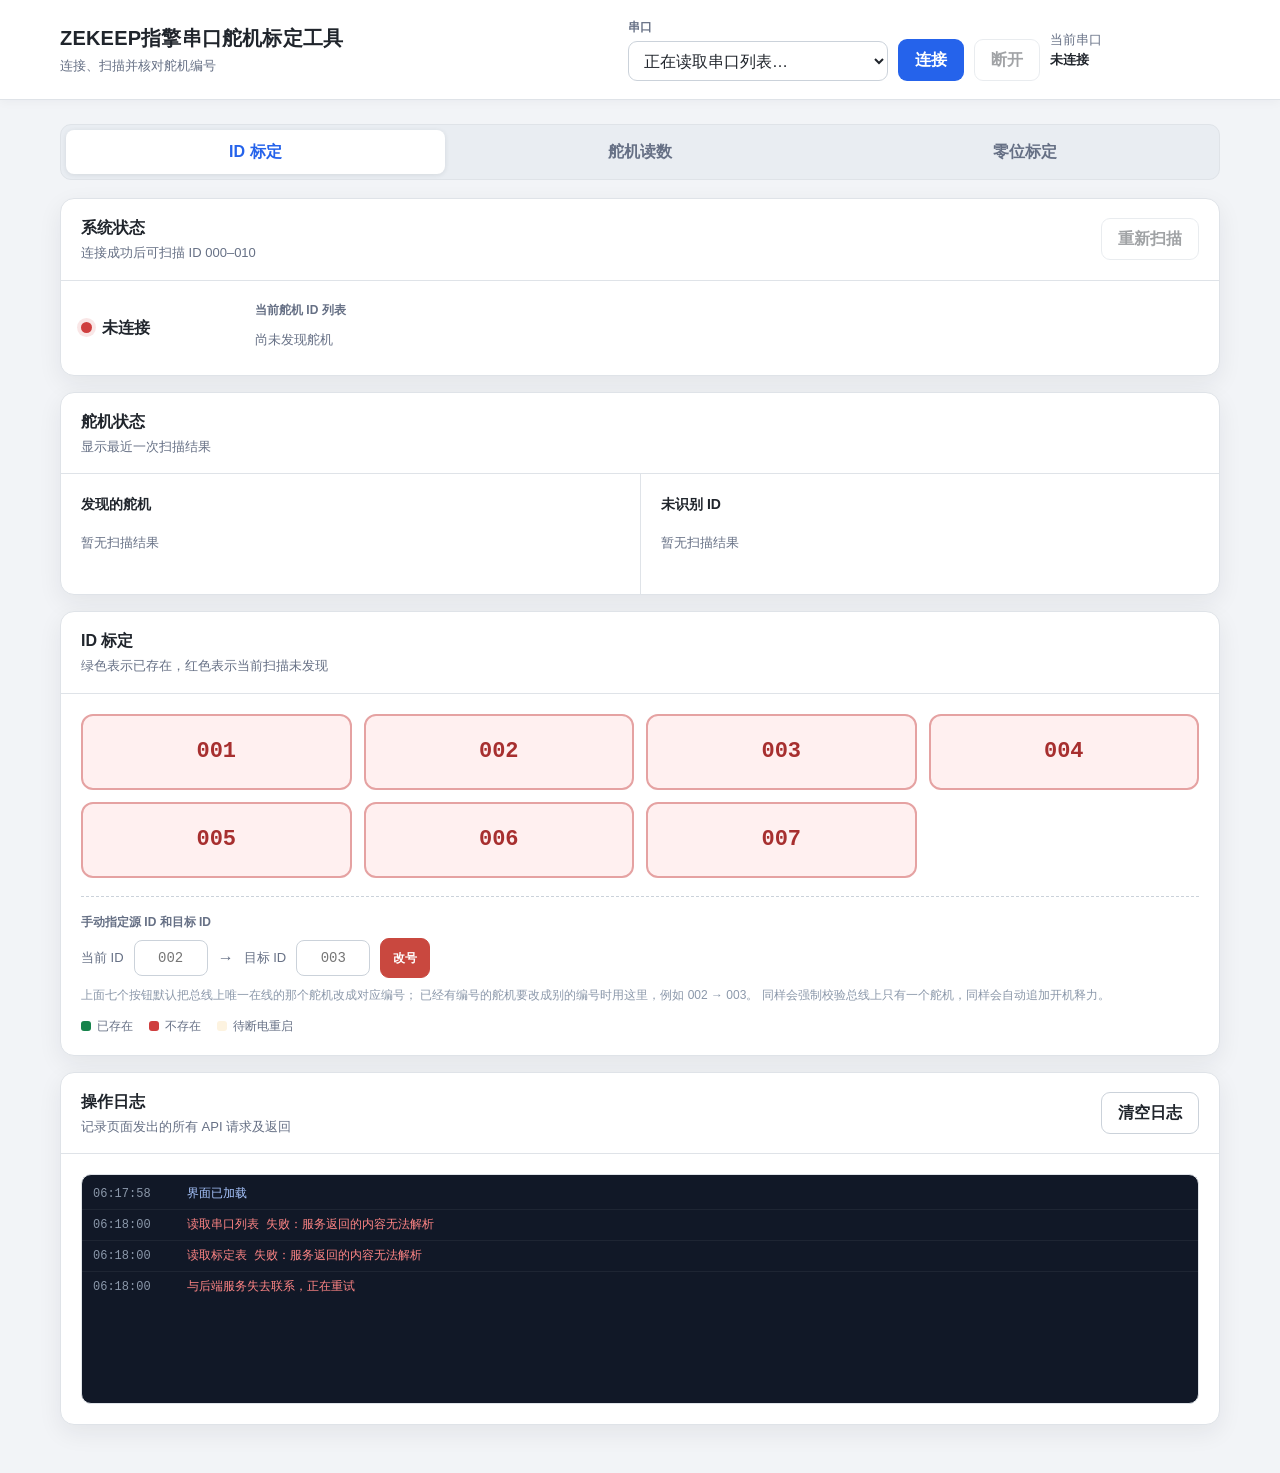
==== src/zekeep_teleop/src/servo_gui/static/index.html @ 731ef816 "feat: publish consolidated reBotArm runtime package" ====
<!doctype html>
<html lang="zh-CN">
<head>
  <meta charset="utf-8">
  <meta name="viewport" content="width=device-width, initial-scale=1">
  <title>ZEKEEP指擎串口舵机标定工具</title>
  <link rel="icon" href="data:,">
  <style>
    :root {
      color-scheme: light;
      --page-bg: #f2f4f7;
      --surface: #ffffff;
      --surface-soft: #f8fafc;
      --border: #dfe3e8;
      --border-strong: #cbd2da;
      --text: #20252c;
      --text-muted: #667085;
      --primary: #2563eb;
      --primary-dark: #1d4ed8;
      --success: #16834b;
      --success-soft: #e9f7ef;
      --danger: #cf3f3f;
      --danger-soft: #fff0f0;
      --warning: #b76308;
      --shadow: 0 8px 24px rgba(25, 35, 48, 0.07);
      --radius: 14px;
    }

    * {
      box-sizing: border-box;
    }

    body {
      margin: 0;
      min-width: 320px;
      background: var(--page-bg);
      color: var(--text);
      font-family: -apple-system, BlinkMacSystemFont, "Segoe UI", "PingFang SC",
        "Hiragino Sans GB", "Microsoft YaHei", sans-serif;
      line-height: 1.5;
    }

    button,
    select {
      font: inherit;
    }

    button {
      cursor: pointer;
      white-space: nowrap;
    }

    button:disabled,
    select:disabled {
      cursor: not-allowed;
      opacity: 0.55;
    }

    button:focus-visible,
    select:focus-visible {
      outline: 3px solid rgba(37, 99, 235, 0.23);
      outline-offset: 2px;
    }

    .topbar {
      position: sticky;
      top: 0;
      z-index: 20;
      border-bottom: 1px solid var(--border);
      background: rgba(255, 255, 255, 0.96);
      box-shadow: 0 2px 10px rgba(25, 35, 48, 0.04);
      backdrop-filter: blur(10px);
    }

    .topbar-inner {
      width: min(1160px, calc(100% - 32px));
      margin: 0 auto;
      padding: 18px 0;
      display: flex;
      align-items: center;
      gap: 20px;
    }

    .brand {
      min-width: 230px;
    }

    .brand h1 {
      margin: 0;
      font-size: 20px;
      letter-spacing: 0.01em;
    }

    .brand p {
      margin: 3px 0 0;
      color: var(--text-muted);
      font-size: 13px;
    }

    .connection-toolbar {
      flex: 1;
      display: flex;
      align-items: end;
      justify-content: flex-end;
      gap: 10px;
    }

    .field {
      min-width: 260px;
    }

    .field label {
      display: block;
      margin-bottom: 5px;
      color: var(--text-muted);
      font-size: 12px;
      font-weight: 700;
    }

    select {
      width: 100%;
      min-height: 40px;
      padding: 8px 34px 8px 11px;
      border: 1px solid var(--border-strong);
      border-radius: 9px;
      background: var(--surface);
      color: var(--text);
    }

    .button {
      min-height: 40px;
      padding: 8px 16px;
      border: 1px solid transparent;
      border-radius: 9px;
      background: var(--primary);
      color: #fff;
      font-weight: 700;
      transition: background 120ms ease, border-color 120ms ease, transform 120ms ease;
    }

    .button:disabled {
      opacity: 0.42;
      cursor: not-allowed;
    }

    .button:not(:disabled):hover {
      background: var(--primary-dark);
    }

    .button:not(:disabled):active {
      transform: translateY(1px);
    }

    .button.secondary {
      border-color: var(--border-strong);
      background: var(--surface);
      color: var(--text);
    }

    .button.secondary:not(:disabled):hover {
      border-color: #aeb7c2;
      background: var(--surface-soft);
    }

    .current-port {
      align-self: center;
      min-width: 170px;
      color: var(--text-muted);
      font-size: 13px;
    }

    .current-port strong {
      display: block;
      max-width: 220px;
      overflow: hidden;
      color: var(--text);
      text-overflow: ellipsis;
      white-space: nowrap;
    }

    main {
      width: min(1160px, calc(100% - 32px));
      margin: 24px auto 48px;
    }

    .tabs {
      display: flex;
      gap: 6px;
      margin-bottom: 18px;
      padding: 5px;
      border: 1px solid var(--border);
      border-radius: 11px;
      background: #e9edf2;
    }

    .tab-button {
      flex: 1;
      padding: 10px 16px;
      border: 0;
      border-radius: 8px;
      background: transparent;
      color: var(--text-muted);
      font-weight: 750;
    }

    .tab-button[aria-selected="true"] {
      background: var(--surface);
      color: var(--primary);
      box-shadow: 0 1px 5px rgba(25, 35, 48, 0.1);
    }

    [role="tabpanel"][hidden] {
      display: none;
    }

    .stack {
      display: grid;
      gap: 16px;
    }

    .card {
      border: 1px solid var(--border);
      border-radius: var(--radius);
      background: var(--surface);
      box-shadow: var(--shadow);
    }

    .card-header {
      padding: 17px 20px;
      border-bottom: 1px solid var(--border);
      display: flex;
      align-items: center;
      justify-content: space-between;
      gap: 16px;
    }

    .card-title {
      margin: 0;
      font-size: 16px;
    }

    .card-subtitle {
      margin: 3px 0 0;
      color: var(--text-muted);
      font-size: 13px;
    }

    .card-body {
      padding: 20px;
    }

    .status-row {
      display: flex;
      align-items: center;
      justify-content: space-between;
      gap: 24px;
    }

    .connection-state {
      min-width: 150px;
      display: flex;
      align-items: center;
      gap: 10px;
      font-weight: 750;
    }

    .status-dot {
      width: 11px;
      height: 11px;
      flex: 0 0 auto;
      border-radius: 50%;
      background: var(--danger);
      box-shadow: 0 0 0 4px rgba(207, 63, 63, 0.13);
    }

    .status-dot.connected {
      background: var(--success);
      box-shadow: 0 0 0 4px rgba(22, 131, 75, 0.13);
    }

    .current-ids {
      flex: 1;
    }

    .label {
      display: block;
      margin-bottom: 7px;
      color: var(--text-muted);
      font-size: 12px;
      font-weight: 700;
    }

    .badge-list {
      display: flex;
      flex-wrap: wrap;
      gap: 7px;
      min-height: 29px;
      align-items: center;
    }

    .badge {
      display: inline-flex;
      align-items: center;
      min-height: 27px;
      padding: 4px 9px;
      border: 1px solid var(--border);
      border-radius: 999px;
      background: var(--surface-soft);
      font-family: ui-monospace, "SFMono-Regular", Consolas, monospace;
      font-size: 12px;
      font-weight: 700;
    }

    .badge.success {
      border-color: #b5e1c8;
      background: var(--success-soft);
      color: #0d6b3c;
    }

    .badge.danger {
      border-color: #f0c0c0;
      background: var(--danger-soft);
      color: #ab2929;
    }

    .empty-text {
      color: var(--text-muted);
      font-size: 13px;
    }

    .servo-status-grid {
      display: grid;
      grid-template-columns: 1fr 1fr;
      gap: 0;
    }

    .servo-status-column {
      min-height: 120px;
      padding: 20px;
    }

    .servo-status-column + .servo-status-column {
      border-left: 1px solid var(--border);
    }

    .column-heading {
      margin: 0 0 13px;
      font-size: 14px;
    }

    .id-grid {
      display: grid;
      grid-template-columns: repeat(4, minmax(0, 1fr));
      gap: 12px;
    }

    .id-button {
      min-height: 76px;
      border: 2px solid #e5a2a2;
      border-radius: 12px;
      background: var(--danger-soft);
      color: #a72f2f;
      font-family: ui-monospace, "SFMono-Regular", Consolas, monospace;
      font-size: 22px;
      font-weight: 800;
      transition: transform 120ms ease, box-shadow 120ms ease, border-color 120ms ease;
    }

    .id-button.exists {
      border-color: #8ed2ac;
      background: var(--success-soft);
      color: #0d6b3c;
    }

    .id-button.selected {
      border-color: var(--primary);
      box-shadow: 0 0 0 4px rgba(37, 99, 235, 0.15);
      transform: translateY(-1px);
    }

    .id-button:hover {
      transform: translateY(-1px);
      box-shadow: 0 6px 14px rgba(25, 35, 48, 0.11);
    }

    .id-button.pending {
      border-color: #d79a2b;
      background: #fdf3e0;
      color: #8a5b06;
    }

    .manual-id {
      margin-top: 18px;
      padding-top: 16px;
      border-top: 1px dashed var(--border-strong);
    }

    .manual-id-row {
      display: flex;
      flex-wrap: wrap;
      align-items: center;
      gap: 10px;
      margin-bottom: 8px;
    }

    .manual-id-row label {
      color: var(--text-muted);
      font-size: 13px;
    }

    .manual-id-row input {
      width: 74px;
      min-height: 36px;
      padding: 6px 10px;
      border: 1px solid var(--border-strong);
      border-radius: 8px;
      background: var(--surface);
      color: var(--text);
      font-size: 14px;
      text-align: center;
    }

    .manual-arrow {
      color: var(--text-muted);
      font-size: 16px;
    }

    .legend {
      display: flex;
      flex-wrap: wrap;
      gap: 16px;
      margin-top: 13px;
      color: var(--text-muted);
      font-size: 12px;
    }

    .legend-item {
      display: inline-flex;
      align-items: center;
      gap: 6px;
    }

    .legend-swatch {
      width: 10px;
      height: 10px;
      border-radius: 3px;
      background: var(--danger);
    }

    .legend-swatch.exists {
      background: var(--success);
    }

    .log-panel {
      height: 230px;
      overflow-y: auto;
      padding: 4px 0;
      border: 1px solid var(--border);
      border-radius: 10px;
      background: #111827;
      color: #d8dee9;
      font-family: ui-monospace, "SFMono-Regular", Consolas, monospace;
      font-size: 12px;
    }

    .log-entry {
      display: grid;
      grid-template-columns: 86px 1fr;
      gap: 8px;
      padding: 6px 11px;
      border-bottom: 1px solid rgba(255, 255, 255, 0.055);
      overflow-wrap: anywhere;
    }

    .log-entry:last-child {
      border-bottom: 0;
    }

    .log-time {
      color: #8b98aa;
    }

    .log-entry.success .log-message {
      color: #72dda1;
    }

    .log-entry.error .log-message {
      color: #ff8585;
    }

    .log-entry.info .log-message {
      color: #a9c6ff;
    }

    /* 元素自带的 display 规则会盖过 [hidden] 的 UA 样式，这里统一兜底。 */
    [hidden] {
      display: none !important;
    }

    .toolbar-row {
      display: flex;
      flex-wrap: wrap;
      gap: 16px;
      align-items: center;
      margin-bottom: 14px;
    }

    .toolbar-row label {
      display: inline-flex;
      align-items: center;
      gap: 6px;
      font-size: 13px;
      color: #c6d0de;
    }

    .toolbar-row input[type="number"] {
      width: 74px;
      padding: 5px 8px;
      border-radius: 7px;
      border: 1px solid rgba(255, 255, 255, 0.16);
      background: rgba(9, 14, 22, 0.7);
      color: #e6ecf5;
      font: inherit;
    }

    .hint-text {
      font-size: 12px;
      color: #8b98aa;
      margin: 0 0 12px;
    }

    .data-table {
      width: 100%;
      border-collapse: collapse;
      font-size: 13px;
    }

    .data-table th,
    .data-table td {
      padding: 9px 10px;
      text-align: left;
      border-bottom: 1px solid rgba(255, 255, 255, 0.07);
      white-space: nowrap;
    }

    .data-table th {
      font-size: 12px;
      font-weight: 600;
      color: #8b98aa;
    }

    .data-table tbody tr:last-child td {
      border-bottom: 0;
    }

    .table-scroll {
      overflow-x: auto;
    }

    .mono {
      font-family: ui-monospace, "JetBrains Mono", "Cascadia Code", Menlo, Consolas, monospace;
    }

    .state-pill {
      display: inline-block;
      padding: 2px 9px;
      border-radius: 999px;
      font-size: 12px;
      border: 1px solid rgba(255, 255, 255, 0.14);
      color: #c6d0de;
    }

    .state-pill.ok {
      color: #72dda1;
      border-color: rgba(114, 221, 161, 0.45);
      background: rgba(114, 221, 161, 0.12);
    }

    .state-pill.adjust {
      color: #ffc46b;
      border-color: rgba(255, 196, 107, 0.4);
      background: rgba(255, 196, 107, 0.1);
    }

    .state-pill.dead {
      color: #ff8585;
      border-color: rgba(255, 133, 133, 0.4);
      background: rgba(255, 133, 133, 0.1);
    }

    .row-hint {
      font-size: 12px;
      color: #8b98aa;
      white-space: normal;
      max-width: 420px;
    }

    .button.tiny {
      padding: 5px 12px;
      font-size: 12px;
    }

    .button.danger {
      background: #c9483f;
      border-color: #c9483f;
    }

    .button.danger:not(:disabled):hover {
      background: #d8574d;
    }

    .warn-box {
      border: 1px solid rgba(255, 133, 133, 0.45);
      background: rgba(255, 133, 133, 0.1);
      color: #ff9d9d;
      border-radius: 9px;
      padding: 10px 12px;
      font-size: 13px;
      line-height: 1.55;
      margin-bottom: 12px;
    }

    .info-box {
      border: 1px solid rgba(169, 198, 255, 0.35);
      background: rgba(169, 198, 255, 0.08);
      color: #a9c6ff;
      border-radius: 9px;
      padding: 10px 12px;
      font-size: 12.5px;
      line-height: 1.55;
      margin-bottom: 12px;
    }

    .command-list {
      margin: 0 0 12px;
      padding: 10px 12px;
      border-radius: 9px;
      background: rgba(9, 14, 22, 0.75);
      border: 1px solid rgba(255, 255, 255, 0.1);
      list-style: none;
      display: grid;
      gap: 4px;
      color: #ffd08a;
      font-family: ui-monospace, "JetBrains Mono", Menlo, Consolas, monospace;
      font-size: 13px;
    }

    .dialog-field {
      display: grid;
      gap: 6px;
      margin-bottom: 12px;
    }

    .dialog-field label {
      font-size: 12px;
      color: #8b98aa;
    }

    .dialog-field input[type="text"] {
      padding: 8px 10px;
      border-radius: 8px;
      border: 1px solid rgba(255, 255, 255, 0.18);
      background: rgba(9, 14, 22, 0.75);
      color: #e6ecf5;
      font-family: ui-monospace, Menlo, Consolas, monospace;
      font-size: 13px;
    }

    .dialog-result {
      border-radius: 9px;
      padding: 10px 12px;
      font-size: 12.5px;
      line-height: 1.6;
      margin-bottom: 12px;
      white-space: pre-wrap;
      word-break: break-word;
    }

    .dialog-result.ok {
      border: 1px solid rgba(114, 221, 161, 0.4);
      background: rgba(114, 221, 161, 0.1);
      color: #9ce7bd;
    }

    .dialog-result.bad {
      border: 1px solid rgba(255, 133, 133, 0.45);
      background: rgba(255, 133, 133, 0.1);
      color: #ff9d9d;
    }

    .placeholder {
      min-height: 380px;
      display: grid;
      place-items: center;
      padding: 40px;
      text-align: center;
    }

    .placeholder-mark {
      width: 56px;
      height: 56px;
      margin: 0 auto 14px;
      display: grid;
      place-items: center;
      border-radius: 16px;
      background: #e8eefc;
      color: var(--primary);
      font-size: 24px;
      font-weight: 800;
    }

    .placeholder h2 {
      margin: 0 0 7px;
      font-size: 18px;
    }

    .placeholder p {
      margin: 0;
      color: var(--text-muted);
    }

    dialog {
      width: min(440px, calc(100% - 32px));
      padding: 0;
      border: 0;
      border-radius: 15px;
      box-shadow: 0 24px 70px rgba(17, 24, 39, 0.25);
    }

    dialog::backdrop {
      background: rgba(17, 24, 39, 0.45);
      backdrop-filter: blur(2px);
    }

    .dialog-content {
      padding: 24px;
    }

    .dialog-content h2 {
      margin: 0 0 9px;
      font-size: 19px;
    }

    .dialog-content p {
      margin: 0;
      color: var(--text-muted);
    }

    .dialog-notice {
      margin-top: 17px;
      padding: 12px 14px;
      border: 1px solid #f1d3a8;
      border-radius: 9px;
      background: #fff8ec;
      color: #8a4b06;
      font-weight: 700;
    }

    .dialog-actions {
      margin-top: 22px;
      display: flex;
      justify-content: flex-end;
      gap: 10px;
    }

    @media (max-width: 900px) {
      .topbar-inner {
        align-items: stretch;
        flex-direction: column;
      }

      .connection-toolbar {
        justify-content: flex-start;
        flex-wrap: wrap;
      }

      .field {
        flex: 1 1 260px;
      }

      .current-port {
        align-self: center;
      }
    }

    @media (max-width: 680px) {
      .topbar-inner,
      main {
        width: min(100% - 20px, 1160px);
      }

      .connection-toolbar {
        align-items: stretch;
      }

      .field,
      .current-port {
        flex: 1 0 100%;
      }

      .current-port {
        align-self: flex-start;
      }

      .status-row {
        align-items: stretch;
        flex-direction: column;
      }

      .servo-status-grid {
        grid-template-columns: 1fr;
      }

      .servo-status-column + .servo-status-column {
        border-top: 1px solid var(--border);
        border-left: 0;
      }

      .id-grid {
        grid-template-columns: repeat(2, minmax(0, 1fr));
      }

      .card-header {
        align-items: flex-start;
        flex-direction: column;
      }

      .card-header .button {
        width: 100%;
      }
    }
  </style>
</head>
<body>
  <header class="topbar">
    <div class="topbar-inner">
      <div class="brand">
        <h1>ZEKEEP指擎串口舵机标定工具</h1>
        <p>连接、扫描并核对舵机编号</p>
      </div>
      <div class="connection-toolbar" aria-label="串口连接控制">
        <div class="field">
          <label for="port-select">串口</label>
          <select id="port-select" aria-label="选择串口">
            <option value="">正在读取串口列表…</option>
          </select>
        </div>
        <button class="button" id="connect-button" type="button">连接</button>
        <button class="button secondary" id="disconnect-button" type="button" disabled>断开</button>
        <div class="current-port">
          当前串口
          <strong id="current-port">未连接</strong>
        </div>
      </div>
    </div>
  </header>

  <main>
    <nav class="tabs" role="tablist" aria-label="功能标签页">
      <button class="tab-button" id="tab-id" type="button" role="tab" aria-selected="true" aria-controls="panel-id">ID 标定</button>
      <button class="tab-button" id="tab-reading" type="button" role="tab" aria-selected="false" aria-controls="panel-reading">舵机读数</button>
      <button class="tab-button" id="tab-zero" type="button" role="tab" aria-selected="false" aria-controls="panel-zero">零位标定</button>
    </nav>

    <section id="panel-id" role="tabpanel" aria-labelledby="tab-id">
      <div class="stack">
        <article class="card">
          <div class="card-header">
            <div>
              <h2 class="card-title">系统状态</h2>
              <p class="card-subtitle">连接成功后可扫描 ID 000–010</p>
            </div>
            <button class="button secondary" id="scan-button" type="button" disabled>重新扫描</button>
          </div>
          <div class="card-body status-row">
            <div class="connection-state">
              <span class="status-dot" id="status-dot" aria-hidden="true"></span>
              <span id="connection-state">未连接</span>
            </div>
            <div class="current-ids">
              <span class="label">当前舵机 ID 列表</span>
              <div class="badge-list" id="current-id-list">
                <span class="empty-text">尚未发现舵机</span>
              </div>
            </div>
          </div>
        </article>

        <article class="card">
          <div class="card-header">
            <div>
              <h2 class="card-title">舵机状态</h2>
              <p class="card-subtitle">显示最近一次扫描结果</p>
            </div>
          </div>
          <div class="servo-status-grid">
            <section class="servo-status-column" aria-labelledby="found-heading">
              <h3 class="column-heading" id="found-heading">发现的舵机</h3>
              <div class="badge-list" id="found-list">
                <span class="empty-text">暂无扫描结果</span>
              </div>
            </section>
            <section class="servo-status-column" aria-labelledby="unknown-heading">
              <h3 class="column-heading" id="unknown-heading">未识别 ID</h3>
              <div class="badge-list" id="unknown-list">
                <span class="empty-text">暂无扫描结果</span>
              </div>
              <p class="hint-text" id="pending-note" hidden></p>
            </section>
          </div>
        </article>

        <article class="card">
          <div class="card-header">
            <div>
              <h2 class="card-title">ID 标定</h2>
              <p class="card-subtitle">绿色表示已存在，红色表示当前扫描未发现</p>
            </div>
          </div>
          <div class="card-body">
            <p class="hint-text" id="id-blocked" hidden></p>
            <div class="id-grid" id="id-grid" aria-label="选择舵机 ID"></div>
            <div class="manual-id">
              <span class="label">手动指定源 ID 和目标 ID</span>
              <div class="manual-id-row">
                <label for="manual-source">当前 ID</label>
                <input type="text" id="manual-source" class="mono" inputmode="numeric"
                       autocomplete="off" spellcheck="false" placeholder="002" maxlength="3">
                <span class="manual-arrow" aria-hidden="true">→</span>
                <label for="manual-target">目标 ID</label>
                <input type="text" id="manual-target" class="mono" inputmode="numeric"
                       autocomplete="off" spellcheck="false" placeholder="003" maxlength="3">
                <button class="button tiny danger" id="manual-set-id" type="button">改号</button>
              </div>
              <p class="hint-text">
                上面七个按钮默认把总线上唯一在线的那个舵机改成对应编号；
                已经有编号的舵机要改成别的编号时用这里，例如 002 → 003。
                同样会强制校验总线上只有一个舵机，同样会自动追加开机释力。
              </p>
            </div>
            <div class="legend" aria-hidden="true">
              <span class="legend-item"><span class="legend-swatch exists"></span>已存在</span>
              <span class="legend-item"><span class="legend-swatch"></span>不存在</span>
              <span class="legend-item"><span class="legend-swatch" style="background:#fdf3e0;border-color:#d79a2b"></span>待断电重启</span>
            </div>
          </div>
        </article>

        <article class="card">
          <div class="card-header">
            <div>
              <h2 class="card-title">操作日志</h2>
              <p class="card-subtitle">记录页面发出的所有 API 请求及返回</p>
            </div>
            <button class="button secondary" id="clear-log-button" type="button">清空日志</button>
          </div>
          <div class="card-body">
            <div class="log-panel" id="log-panel" role="log" aria-live="polite" aria-label="操作日志"></div>
          </div>
        </article>
      </div>
    </section>

    <section id="panel-reading" role="tabpanel" aria-labelledby="tab-reading" hidden>
      <div class="stack">
        <article class="card">
          <div class="card-header">
            <div>
              <h2 class="card-title">舵机读数</h2>
              <p class="card-subtitle">每一路开关独立，开启后持续读取，直到你点停止</p>
            </div>
            <button class="button secondary" id="stop-all-reading" type="button" disabled>全部停止</button>
          </div>
          <div class="card-body">
            <div class="info-box">
              开启读数时默认先对该轴发一次 <span class="mono">PULK</span> 释力，否则舵盘拧不动。
              停止读数时<strong>不会</strong>发 <span class="mono">PULR</span>，关节保持可手动旋转状态。
              目标 PWM 由后端固定表提供，界面不可修改。
            </div>
            <div class="toolbar-row">
              <label>容差 ±<input type="number" id="tolerance-input" min="0" max="500" step="1" value="10"></label>
              <label><input type="checkbox" id="keep-torque"> 保持力矩（开读数时不发 PULK）</label>
            </div>
            <div class="table-scroll">
              <table class="data-table">
                <thead>
                  <tr>
                    <th>ID</th><th>目标 PWM</th><th>标定命令</th><th>当前 PWM</th>
                    <th>偏差</th><th>状态</th><th>读数开关</th><th>提示</th>
                  </tr>
                </thead>
                <tbody id="reading-body"></tbody>
              </table>
            </div>
          </div>
        </article>
      </div>
    </section>

    <section id="panel-zero" role="tabpanel" aria-labelledby="tab-zero" hidden>
      <div class="stack">
        <article class="card">
          <div class="card-header">
            <div>
              <h2 class="card-title">机械零位标定</h2>
              <p class="card-subtitle">把关节扶到正确机械零位并扶稳，再执行标定</p>
            </div>
            <button class="button secondary" id="refresh-zero" type="button" disabled>刷新当前读数</button>
          </div>
          <div class="card-body">
            <div class="warn-box">
              <strong>持久写入，掉电不丢失。</strong>
              把该关节放在正确机械零位并持续扶稳后再执行；命令会把当前物理位置直接写成目标值，
              不需要、也不要先把舵盘手动拧到目标 PWM。写入前会连续采样三次，读数跨度超过 5 会拒绝写入。
              标定后保持释力状态，不自动恢复扭矩。
              目标读数不是 1500 的轴没有命令可用（<span class="mono">PSCK</span> 只能映射成 1500），
              只能在「舵机读数」页手动旋转舵盘对位。
            </div>
            <p class="hint-text" id="zero-blocked" hidden></p>
            <div class="table-scroll">
              <table class="data-table">
                <thead>
                  <tr><th>ID</th><th>命令</th><th>目标 PWM</th><th>当前 PWM</th><th>操作</th></tr>
                </thead>
                <tbody id="zero-body"></tbody>
              </table>
            </div>
          </div>
        </article>

      </div>
    </section>
  </main>

  <dialog id="write-dialog" aria-labelledby="write-title">
    <div class="dialog-content">
      <h2 id="write-title">确认持久写入</h2>
      <p id="write-description"></p>
      <div class="warn-box" id="write-warning"></div>
      <p class="hint-text">将要发出的报文：</p>
      <ul class="command-list" id="write-commands"></ul>
      <div class="dialog-field">
        <label for="write-confirm">请手动输入确认文本 <span class="mono" id="write-expected"></span></label>
        <input type="text" id="write-confirm" autocomplete="off" spellcheck="false">
      </div>
      <div class="dialog-result" id="write-result" hidden></div>
      <div class="dialog-actions">
        <button class="button secondary" id="write-cancel" type="button">取消</button>
        <button class="button danger" id="write-execute" type="button">执行</button>
      </div>
    </div>
  </dialog>

  <script>
    "use strict";

    const POLL_INTERVAL_MS = 1000;
    const state = {
      connected: false,
      port: null,
      baudrate: null,
      foundIds: [],
      unknownIds: [],
      selectedId: null,
      pollTimer: null,
    };

    const elements = {
      portSelect: document.querySelector("#port-select"),
      connectButton: document.querySelector("#connect-button"),
      disconnectButton: document.querySelector("#disconnect-button"),
      currentPort: document.querySelector("#current-port"),
      statusDot: document.querySelector("#status-dot"),
      connectionState: document.querySelector("#connection-state"),
      currentIdList: document.querySelector("#current-id-list"),
      foundList: document.querySelector("#found-list"),
      unknownList: document.querySelector("#unknown-list"),
      scanButton: document.querySelector("#scan-button"),
      idGrid: document.querySelector("#id-grid"),
      logPanel: document.querySelector("#log-panel"),
      clearLogButton: document.querySelector("#clear-log-button"),
      dialog: document.querySelector("#id-dialog"),
      dialogDescription: document.querySelector("#dialog-description"),
      dialogCancel: document.querySelector("#dialog-cancel"),
      dialogConfirm: document.querySelector("#dialog-confirm"),
      tabs: Array.from(document.querySelectorAll("[role='tab']")),
      panels: Array.from(document.querySelectorAll("[role='tabpanel']")),
    };

    function timestamp() {
      return new Intl.DateTimeFormat("zh-CN", {
        hour: "2-digit",
        minute: "2-digit",
        second: "2-digit",
        hour12: false,
      }).format(new Date());
    }

    function addLog(message, level = "info") {
      const entry = document.createElement("div");
      entry.className = `log-entry ${level}`;
      const time = document.createElement("span");
      time.className = "log-time";
      time.textContent = timestamp();
      const text = document.createElement("span");
      text.className = "log-message";
      text.textContent = message;
      entry.append(time, text);
      elements.logPanel.append(entry);
      while (elements.logPanel.children.length > 400) {
        elements.logPanel.firstElementChild.remove();
      }
      elements.logPanel.scrollTop = elements.logPanel.scrollHeight;
    }

    /** 把后端返回里的错误提炼成一句人话。 */
    function errorText(payload, status) {
      if (payload && payload.error && payload.error.message) return payload.error.message;
      if (status) return `服务返回 HTTP ${status}`;
      return "无法连接到本工具的后端服务";
    }

    /**
     * 统一的请求层。操作日志面向操作者，所以这里**不记流水账**：
     * 成功由各调用点自己写一句「做了什么」，失败在这里记一句「哪一步失败了、为什么」。
     * 原始报文一律进浏览器控制台，留给排查用。
     */
    async function apiRequest(path, options = {}, label = null) {
      const method = options.method || "GET";
      try {
        const response = await fetch(path, options);
        const text = await response.text();
        let payload = {};
        if (text) {
          try {
            payload = JSON.parse(text);
          } catch (error) {
            console.debug("[servo-gui]", method, path, "响应不是有效 JSON:", text);
            if (label) addLog(`${label} 失败：服务返回的内容无法解析`, "error");
            return { ok: false, status: response.status, payload: null };
          }
        }
        console.debug("[servo-gui]", method, path, response.status, payload);
        if (!response.ok && label) {
          addLog(`${label} 失败：${errorText(payload, response.status)}`, "error");
        }
        return { ok: response.ok, status: response.status, payload };
      } catch (error) {
        console.debug("[servo-gui]", method, path, "请求异常:", error);
        if (label) addLog(`${label} 失败：${errorText(null, 0)}`, "error");
        return { ok: false, status: 0, payload: null };
      }
    }

    /** 只要 payload 的简化版；失败返回 null。 */
    async function apiFetch(path, options = {}, label = null) {
      const { ok, payload } = await apiRequest(path, options, label);
      return ok ? payload : null;
    }

    function formatId(id) {
      return String(id).padStart(3, "0");
    }

    function sameIds(left, right) {
      return left.length === right.length && left.every((id, index) => id === right[index]);
    }

    function renderBadgeList(container, ids, emptyMessage, style) {
      container.replaceChildren();
      if (!ids.length) {
        const empty = document.createElement("span");
        empty.className = "empty-text";
        empty.textContent = emptyMessage;
        container.append(empty);
        return;
      }
      ids.forEach((id) => {
        const badge = document.createElement("span");
        badge.className = `badge ${style}`;
        badge.textContent = formatId(id);
        container.append(badge);
      });
    }

    function renderIdButtons() {
      const found = new Set(state.foundIds);
      elements.idGrid.replaceChildren();
      for (let id = 1; id <= 7; id += 1) {
        const button = document.createElement("button");
        const exists = found.has(id);
        const pendingVerb = state.pendingPowerCycle[String(id)];
        button.type = "button";
        button.className = "id-button";
        if (exists) button.classList.add("exists");
        else if (pendingVerb) button.classList.add("pending");
        if (state.selectedId === id) button.classList.add("selected");
        button.textContent = formatId(id);
        button.setAttribute("aria-pressed", String(state.selectedId === id));
        const label = exists ? "已存在" : (pendingVerb ? `已发 ${pendingVerb}，待断电重启` : "不存在");
        button.setAttribute("aria-label", `选择舵机 ID ${formatId(id)}，${label}`);
        button.addEventListener("click", () => selectId(id));
        elements.idGrid.append(button);
      }
    }

    function applyStatus(status) {
      const foundIds = Array.isArray(status.found_ids) ? status.found_ids : [];
      const unknownIds = Array.isArray(status.unknown_ids) ? status.unknown_ids : [];
      const scanResultChanged = !sameIds(state.foundIds, foundIds)
        || !sameIds(state.unknownIds, unknownIds);
      state.connected = Boolean(status.connected);
      state.port = status.port;
      state.baudrate = status.baudrate;
      state.foundIds = foundIds;
      state.unknownIds = unknownIds;

      elements.statusDot.classList.toggle("connected", state.connected);
      elements.connectionState.textContent = state.connected ? "已连接" : "未连接";
      elements.currentPort.textContent = state.connected
        ? `${state.port} · ${state.baudrate}`
        : "未连接";
      elements.connectButton.disabled = state.connected || !elements.portSelect.value;
      elements.disconnectButton.disabled = !state.connected;
      elements.portSelect.disabled = state.connected;
      elements.scanButton.disabled = !state.connected;

      if (Array.isArray(status.reading_ids)) {
        state.activeIds = status.reading_ids;
      }
      state.pendingPowerCycle = status.pending_power_cycle || {};

      if (scanResultChanged) {
        renderBadgeList(elements.currentIdList, state.foundIds, "尚未发现舵机", "success");
        renderBadgeList(elements.foundList, state.foundIds, "暂无扫描结果", "success");
        renderBadgeList(elements.unknownList, state.unknownIds, "暂无扫描结果", "danger");
        renderIdButtons();
      }
      onStatusApplied();
    }

    async function loadPorts() {
      const payload = await apiFetch("/api/ports", {}, "读取串口列表");
      if (!payload || !Array.isArray(payload.ports)) return;
      elements.portSelect.replaceChildren();
      if (!payload.ports.length) {
        const option = document.createElement("option");
        option.value = "";
        option.textContent = "未发现可用串口";
        elements.portSelect.append(option);
      } else {
        payload.ports.forEach((port) => {
          const option = document.createElement("option");
          option.value = port.device;
          option.textContent = port.description && port.description !== "n/a"
            ? `${port.device} — ${port.description}`
            : port.device;
          elements.portSelect.append(option);
        });
      }
      elements.connectButton.disabled = state.connected || !elements.portSelect.value;
    }

    /** 1Hz 轮询：正常时一句不记；断了记一次，恢复再记一次。 */
    async function refreshStatus() {
      const { ok, payload } = await apiRequest("/api/status");
      if (ok && payload) {
        if (state.statusOk === false) addLog("已重新连上后端服务", "success");
        state.statusOk = true;
        applyStatus(payload);
        return;
      }
      if (state.statusOk !== false) {
        state.statusOk = false;
        addLog("与后端服务失去联系，正在重试", "error");
      }
    }

    async function connect() {
      const port = elements.portSelect.value;
      if (!port) {
        addLog("无法连接：请先选择串口", "error");
        return;
      }
      elements.connectButton.disabled = true;
      const payload = await apiFetch("/api/connect", {
        method: "POST",
        headers: { "Content-Type": "application/json" },
        body: JSON.stringify({ port, baudrate: 115200 }),
      }, `连接 ${port}`);
      if (payload && payload.status) {
        applyStatus(payload.status);
        addLog(`已连接 ${payload.status.port} · ${payload.status.baudrate}`, "success");
        await scan();
      } else {
        elements.connectButton.disabled = state.connected || !elements.portSelect.value;
      }
    }

    async function disconnect() {
      elements.disconnectButton.disabled = true;
      const payload = await apiFetch("/api/disconnect", {
        method: "POST",
        headers: { "Content-Type": "application/json" },
        body: "{}",
      }, "断开串口");
      if (payload && payload.status) {
        applyStatus(payload.status);
        addLog("已断开串口", "info");
      } else {
        elements.disconnectButton.disabled = !state.connected;
      }
    }

    async function scan() {
      elements.scanButton.disabled = true;
      const payload = await apiFetch("/api/scan", {
        method: "POST",
        headers: { "Content-Type": "application/json" },
        body: JSON.stringify({ start: 0, end: 10 }),
      }, "扫描舵机");
      if (payload) {
        state.foundIds = Array.isArray(payload.found_ids) ? payload.found_ids : [];
        state.unknownIds = Array.isArray(payload.unknown_ids) ? payload.unknown_ids : [];
        state.pendingPowerCycle = payload.pending_power_cycle || state.pendingPowerCycle;
        renderBadgeList(elements.currentIdList, state.foundIds, "尚未发现舵机", "success");
        renderBadgeList(elements.foundList, state.foundIds, "暂无扫描结果", "success");
        renderBadgeList(elements.unknownList, state.unknownIds, "暂无扫描结果", "danger");
        renderIdButtons();
        updatePendingNote();
        const found = state.foundIds.map(formatId);
        const pending = Object.keys(state.pendingPowerCycle).map(formatId);
        const pendingText = pending.length
          ? `；${pending.join("、")} 已设开机释力，待断电重启`
          : "";
        if (found.length) {
          addLog(`扫描完成，发现舵机 ${found.join("、")}${pendingText}`, "success");
        } else if (pending.length) {
          // 刚发过 PCSM 就扫不到是正常的，别标成红色错误吓人。
          addLog(`扫描完成，总线上暂无可通信的舵机${pendingText}`, "info");
        } else {
          addLog("扫描完成，未发现任何舵机", "error");
        }
      }
      updateActionAvailability();
    }

    Object.assign(elements, {
      toleranceInput: document.querySelector("#tolerance-input"),
      keepTorque: document.querySelector("#keep-torque"),
      readingBody: document.querySelector("#reading-body"),
      stopAllReading: document.querySelector("#stop-all-reading"),
      zeroBody: document.querySelector("#zero-body"),
      refreshZero: document.querySelector("#refresh-zero"),
      idBlocked: document.querySelector("#id-blocked"),
      manualSource: document.querySelector("#manual-source"),
      manualTarget: document.querySelector("#manual-target"),
      manualSetId: document.querySelector("#manual-set-id"),
      zeroBlocked: document.querySelector("#zero-blocked"),
      pendingNote: document.querySelector("#pending-note"),
      writeDialog: document.querySelector("#write-dialog"),
      writeTitle: document.querySelector("#write-title"),
      writeDescription: document.querySelector("#write-description"),
      writeWarning: document.querySelector("#write-warning"),
      writeCommands: document.querySelector("#write-commands"),
      writeExpected: document.querySelector("#write-expected"),
      writeConfirm: document.querySelector("#write-confirm"),
      writeResult: document.querySelector("#write-result"),
      writeCancel: document.querySelector("#write-cancel"),
      writeExecute: document.querySelector("#write-execute"),
    });

    const READING_POLL_MS = 200;
    const READING_BACKOFF_MS = 5000;
    const SERVO_IDS = [1, 2, 3, 4, 5, 6, 7];

    Object.assign(state, {
      plan: {},
      statusOk: null,
      pendingPowerCycle: {},
      tolerance: 10,
      readings: {},
      activeIds: [],
      readingTimer: null,
      readingFailStreak: 0,
      backoffLogged: false,
      writing: false,
      pendingWrite: null,
      rows: { reading: new Map(), zero: new Map() },
    });

    function planOf(id) {
      return state.plan[formatId(id)] || null;
    }

    function setWritingBusy(busy) {
      state.writing = busy;
      updateActionAvailability();
    }

    /** 持久写进行中，或某轴正在读数时，禁用会抢总线的按钮。 */
    function updateActionAvailability() {
      const connected = state.connected;
      const reading = state.activeIds.length > 0;
      const blocked = state.writing || !connected;
      elements.scanButton.disabled = blocked;
      elements.disconnectButton.disabled = blocked;
      elements.refreshZero.disabled = blocked || reading;
      elements.stopAllReading.disabled = !connected || !reading || state.writing;
      state.rows.reading.forEach((row, id) => {
        row.toggle.disabled = !connected || state.writing;
        const active = state.activeIds.includes(id);
        row.toggle.textContent = active ? "停止读数" : "开始读数";
        row.toggle.classList.toggle("secondary", active);
      });
      state.rows.zero.forEach((row) => {
        row.calibrate.disabled = row.manual || blocked || reading;
      });
      document.querySelectorAll(".id-button").forEach((button) => {
        button.disabled = blocked || reading;
      });
      elements.manualSetId.disabled = blocked || reading;
      elements.manualSource.disabled = blocked || reading;
      elements.manualTarget.disabled = blocked || reading;

      let reason = "";
      if (!connected) {
        reason = "未连接串口，持久写入不可用。";
      } else if (state.writing) {
        reason = "正在执行写入，其余操作已暂时禁用。";
      } else if (reading) {
        const listed = state.activeIds.map(formatId).join("、");
        reason = `有舵机在读数中（${listed}），持久写入前请先停止全部读数。`;
      }
      [elements.idBlocked, elements.zeroBlocked].forEach((node) => {
        node.textContent = reason;
        node.hidden = !reason;
      });
    }

    function cell(row, text, className) {
      const td = document.createElement("td");
      if (className) td.className = className;
      td.textContent = text;
      row.append(td);
      return td;
    }

    function buildReadingTable() {
      elements.readingBody.replaceChildren();
      state.rows.reading.clear();
      SERVO_IDS.forEach((id) => {
        const plan = planOf(id);
        const tr = document.createElement("tr");
        cell(tr, formatId(id), "mono");
        cell(tr, plan ? String(plan.target) : "—", "mono");
        cell(tr, plan ? (plan.command || "手动") : "—", "mono");
        const pwm = cell(tr, "————", "mono");
        const deviation = cell(tr, "—", "mono");
        const stateTd = document.createElement("td");
        const pill = document.createElement("span");
        pill.className = "state-pill";
        pill.textContent = "未开启";
        stateTd.append(pill);
        tr.append(stateTd);
        const actionTd = document.createElement("td");
        const toggle = document.createElement("button");
        toggle.type = "button";
        toggle.className = "button tiny";
        toggle.textContent = "开始读数";
        toggle.addEventListener("click", () => toggleReading(id));
        actionTd.append(toggle);
        tr.append(actionTd);
        const hint = cell(tr, "", "row-hint");
        elements.readingBody.append(tr);
        state.rows.reading.set(id, { pwm, deviation, pill, toggle, hint });
      });
    }

    function updateReadingCells() {
      state.rows.reading.forEach((row, id) => {
        const plan = planOf(id);
        const active = state.activeIds.includes(id);
        const entry = state.readings[formatId(id)] || state.readings[String(id)];
        if (!active) {
          row.pwm.textContent = "————";
          row.deviation.textContent = "—";
          row.pill.className = "state-pill";
          row.pill.textContent = "未开启";
          row.hint.textContent = "";
          return;
        }
        if (!entry) {
          // 刚开启、第一次轮询还没回来，别误报成无响应。
          row.pwm.textContent = "————";
          row.deviation.textContent = "—";
          row.pill.className = "state-pill";
          row.pill.textContent = "读取中…";
          row.hint.textContent = "";
          return;
        }
        if (entry.pwm === null || entry.pwm === undefined) {
          row.pwm.textContent = "————";
          row.deviation.textContent = "—";
          row.pill.className = "state-pill dead";
          row.pill.textContent = "无响应";
          row.hint.textContent = entry.message
            ? `${formatId(id)}：${entry.message}`
            : `${formatId(id)} 没有回包，检查接线与编号。`;
          return;
        }
        const target = plan ? plan.target : null;
        const deviation = target === null ? null : entry.pwm - target;
        row.pwm.textContent = String(entry.pwm);
        row.deviation.textContent = deviation === null
          ? "—"
          : `${deviation > 0 ? "+" : ""}${deviation}`;
        if (deviation !== null && Math.abs(deviation) <= state.tolerance) {
          row.pill.className = "state-pill ok";
          row.pill.textContent = "OK";
          row.hint.textContent = `${formatId(id)} 已在目标 ${target} 的 ±${state.tolerance} 以内。`;
        } else {
          row.pill.className = "state-pill adjust";
          row.pill.textContent = "需调整";
          row.hint.textContent = plan
            ? `${formatId(id)} 机械零位目标为 ${target}，当前偏差 ${deviation > 0 ? "+" : ""}${deviation}；`
              + `请在机械零位执行 ${plan.command} 标定。`
            : "";
        }
      });
    }

    function buildZeroTable() {
      elements.zeroBody.replaceChildren();
      state.rows.zero.clear();
      SERVO_IDS.forEach((id) => {
        const plan = planOf(id);
        const manual = Boolean(plan && plan.manual);
        const tr = document.createElement("tr");
        cell(tr, formatId(id), "mono");
        cell(tr, plan ? (plan.command || "无命令") : "—", "mono");
        cell(tr, plan ? String(plan.target) : "—", "mono");
        const current = cell(tr, "————", "mono");
        const actionTd = document.createElement("td");
        const calibrate = document.createElement("button");
        calibrate.type = "button";
        calibrate.className = "button tiny danger";
        calibrate.textContent = "标定零位";
        calibrate.addEventListener("click", () => openCalibrateDialog(id));
        actionTd.append(calibrate);
        if (manual) {
          // PSCK 只能映射成 1500，这两个轴的目标不是 1500，没有命令可用。
          calibrate.hidden = true;
          const note = document.createElement("span");
          note.className = "row-hint";
          note.textContent = `目标 ${plan.target}，无命令可用，请到「舵机读数」页手动旋转舵盘对位`;
          actionTd.append(note);
        }
        tr.append(actionTd);
        elements.zeroBody.append(tr);
        state.rows.zero.set(id, { current, calibrate, manual });
      });
    }

    /** 改号时自动发的 PCSM 会让该轴哑到断电重启，这里把它和"未发现"区分开。 */
    function updatePendingNote() {
      const pendingIds = Object.keys(state.pendingPowerCycle);
      if (pendingIds.length) {
        const listed = pendingIds
          .map((id) => `${formatId(id)}（${state.pendingPowerCycle[id]}）`)
          .join("、");
        elements.pendingNote.textContent =
          `${listed} 已写入开机释力设置，在断电重启前不会再回包。`
          + "这是该命令的正常行为，不是掉线，也不需要重发。";
        elements.pendingNote.hidden = false;
      } else {
        elements.pendingNote.hidden = true;
      }
    }

    async function loadTargets() {
      const payload = await apiFetch("/api/targets", {}, "读取标定表");
      if (!payload || !payload.plan) return;
      state.plan = payload.plan;
      if (typeof payload.tolerance === "number") {
        state.tolerance = payload.tolerance;
        elements.toleranceInput.value = String(payload.tolerance);
      }
      buildReadingTable();
      buildZeroTable();
      updatePendingNote();
      // 表格是异步建好的，如果此时已有读数状态（例如刷新页面时某几路仍在读），
      // 立刻回填一次，避免闪一下"未开启"。
      updateReadingCells();
      updateActionAvailability();
      scheduleReadingPoll();
    }

    async function toggleReading(id) {
      const active = state.activeIds.includes(id);
      const path = active ? "/api/reading/stop" : "/api/reading/start";
      const body = active
        ? { id }
        : { id, release_torque: !elements.keepTorque.checked };
      const payload = await apiFetch(path, {
        method: "POST",
        headers: { "Content-Type": "application/json" },
        body: JSON.stringify(body),
      }, `${formatId(id)} ${active ? "停止" : "开始"}读数`);
      if (!payload) return;
      addLog(
        active
          ? `${formatId(id)} 已停止读数（保持释力，可继续手动转动）`
          : `${formatId(id)} 开始读数${elements.keepTorque.checked ? "" : "，已释力"}`,
        "info",
      );
      if (active) {
        state.activeIds = state.activeIds.filter((value) => value !== id);
      } else if (!state.activeIds.includes(id)) {
        state.activeIds = [...state.activeIds, id].sort((a, b) => a - b);
      }
      updateReadingCells();
      updateActionAvailability();
      scheduleReadingPoll();
    }

    async function stopAllReading() {
      for (const id of [...state.activeIds]) {
        await toggleReading(id);
      }
    }

    /** 读数轮询不写日志，否则 5Hz 会把操作日志刷爆；只有连续失败才记一条。 */
    async function pollReadings() {
      state.readingTimer = null;
      if (!state.activeIds.length || document.hidden) return;
      try {
        const response = await fetch("/api/readings");
        if (!response.ok) throw new Error(`HTTP ${response.status}`);
        const payload = await response.json();
        state.readings = payload.readings || {};
        state.activeIds = Array.isArray(payload.active_ids) ? payload.active_ids : [];
        if (typeof payload.tolerance === "number") state.tolerance = payload.tolerance;
        if (state.readingFailStreak >= 3) addLog("读数已恢复", "success");
        state.readingFailStreak = 0;
        state.backoffLogged = false;
        updateReadingCells();
        updateActionAvailability();
      } catch (error) {
        state.readingFailStreak += 1;
        if (state.readingFailStreak >= 3 && !state.backoffLogged) {
          state.backoffLogged = true;
          addLog(`读数中断，正在每 ${READING_BACKOFF_MS / 1000} 秒重试`, "error");
        }
      }
      scheduleReadingPoll();
    }

    function scheduleReadingPoll() {
      if (state.readingTimer !== null) {
        window.clearTimeout(state.readingTimer);
        state.readingTimer = null;
      }
      if (!state.activeIds.length || document.hidden) return;
      const delay = state.readingFailStreak >= 3 ? READING_BACKOFF_MS : READING_POLL_MS;
      state.readingTimer = window.setTimeout(pollReadings, delay);
    }

    async function refreshZeroReadings() {
      setWritingBusy(true);
      for (const id of SERVO_IDS) {
        const row = state.rows.zero.get(id);
        const payload = await apiFetch(`/api/reading/${id}`);  // 静默：结果直接填进表格
        if (row) row.current.textContent = payload && payload.pwm !== undefined ? String(payload.pwm) : "————";
      }
      setWritingBusy(false);
    }

    // ------------------------------------------------------------ 写入弹窗

    function openWriteDialog(descriptor) {
      state.pendingWrite = descriptor;
      elements.writeTitle.textContent = descriptor.title;
      elements.writeDescription.textContent = descriptor.description;
      elements.writeWarning.innerHTML = descriptor.warning;
      elements.writeCommands.replaceChildren();
      descriptor.commands().forEach((command) => {
        const li = document.createElement("li");
        li.textContent = command;
        elements.writeCommands.append(li);
      });
      elements.writeExpected.textContent = descriptor.expected;
      elements.writeConfirm.value = "";
      elements.writeResult.hidden = true;
      elements.writeResult.textContent = "";
      elements.writeExecute.disabled = false;
      elements.writeCancel.disabled = false;
      elements.writeCancel.textContent = "取消";
      elements.writeDialog.showModal();
    }

    function showDialogResult(text, ok) {
      elements.writeResult.hidden = false;
      elements.writeResult.className = `dialog-result ${ok ? "ok" : "bad"}`;
      elements.writeResult.textContent = text;
      // 已经执行过一次了，这个按钮的语义从「放弃」变成「关掉」。
      elements.writeCancel.textContent = "关闭";
    }

    async function executeWrite() {
      const descriptor = state.pendingWrite;
      if (!descriptor) return;
      elements.writeExecute.disabled = true;
      // 写入过程中不允许关闭弹窗，避免中途点掉后不知道写没写。
      elements.writeCancel.disabled = true;
      setWritingBusy(true);
      const body = descriptor.body({ confirmText: elements.writeConfirm.value });
      const { payload } = await apiRequest(descriptor.path, {
        method: "POST",
        headers: { "Content-Type": "application/json" },
        body: JSON.stringify(body),
      }, descriptor.title);
      setWritingBusy(false);
      elements.writeExecute.disabled = false;
      elements.writeCancel.disabled = false;
      if (!payload) {
        showDialogResult("请求失败或响应无法解析，详情见操作日志。", false);
        return;
      }
      if (payload.ok) {
        // 成功就自动关窗；完整结果落进操作日志，关掉弹窗不会丢信息。
        const summary = descriptor.describeSuccess(payload);
        console.debug("[servo-gui] 写入完成", descriptor.title, summary);
        addLog(descriptor.logLine ? descriptor.logLine(payload) : `${descriptor.title} 完成`, "success");
        elements.writeDialog.close();
        await descriptor.afterWrite?.(payload);
        return;
      }
      // 失败保留弹窗：确认文本写错这类情况，改一下就能重试，不该把窗关掉重开。
      const message = payload.error ? payload.error.message : "写入失败";
      showDialogResult(message, false);
      if (payload.partial) await descriptor.afterWrite?.(payload);
    }

    function selectId(id) {
      state.selectedId = id;
      renderIdButtons();
      updateActionAvailability();
      // 七个按钮不指定源 ID：默认改总线上唯一在线的那个（后端会强制校验只有一个）。
      const sourceId = state.foundIds.length === 1 ? state.foundIds[0] : 0;
      openIdDialog(sourceId, id, false);

    }

    /** 手动指定源 ID 的入口：当前 ID / 目标 ID 两个输入框 + 「改号」按钮。 */
    function submitManualId() {
      const raw = (input) => input.value.trim();
      const parse = (text) => (/^\d{1,3}$/.test(text) ? Number.parseInt(text, 10) : null);
      const sourceId = parse(raw(elements.manualSource));
      const targetId = parse(raw(elements.manualTarget));
      if (sourceId === null || sourceId < 0 || sourceId > 254) {
        addLog("当前 ID 必须是 0 到 254 之间的数字，例如 002", "error");
        return;
      }
      if (targetId === null || targetId < 1 || targetId > 7) {
        addLog("目标 ID 必须是 001 到 007 之间的数字", "error");
        return;
      }
      if (sourceId === targetId) {
        addLog(`当前 ID 与目标 ID 不能相同（都是 ${formatId(sourceId)}）`, "error");
        return;
      }
      openIdDialog(sourceId, targetId, true);

    }

    function openIdDialog(sourceId, id, manual) {
      const exists = state.foundIds.includes(id);
      openWriteDialog({
        title: `把 ${formatId(sourceId)} 改号为 ${formatId(id)}`,
        description: exists
          ? `注意：当前扫描结果里 ${formatId(id)} 已经存在。改号前请确认总线上只连了一个待改号的舵机。`
          : manual
            ? `将把 ${formatId(sourceId)} 改成 ${formatId(id)}。总线上必须只有 ${formatId(sourceId)} 这一个舵机。`
            : `将把总线上唯一在线的舵机（源 ID ${formatId(sourceId)}）改成 ${formatId(id)}。`,
        warning: "<strong>这是两条持久写入，掉电不丢失。</strong>"
          + " 改号前后端会强制校验总线上有且只有一个舵机。改号成功后会对新 ID"
          + " <strong>自动追加一条 <span class=\"mono\">PCSM</span></strong>（开机释力）："
          + " 该舵机以后每次上电都不再自持力矩，且从那一刻起到断电重启前不会再回包。",
        expected: `SET ID ${formatId(id)}`,
        path: "/api/set_id",
        commands: () => [`#${formatId(sourceId)}PID${formatId(id)}!`, `#${formatId(id)}PCSM!`],
        body: ({ confirmText }) => ({
          source_id: sourceId,
          target_id: id,
          confirm_text: confirmText,
        }),
        describeSuccess: (payload) => {
          const lines = [`改号成功：${payload.id_write.command} → ${payload.id_write.response}`,
            `改号后扫描：${JSON.stringify(payload.id_write.scan_after)}`];
          if (payload.boot_release) {
            lines.push(`开机释力：${payload.boot_release.command} → ${payload.boot_release.response}`);
            lines.push("注意：命令已接受，但手册没有读回该状态的命令，需断电重启后手拧舵盘确认。");
            if (payload.boot_release.goes_silent) {
              lines.push("该舵机现在起到断电重启前都不会再回包——这是 PCSM 的正常行为，不是掉线，不要重发。");
            }
          } else {
            lines.push("未设置开机释力（本次未勾选）。");
          }
          return lines.join("\n");
        },
        logLine: (payload) => {
          const base = `${formatId(sourceId)} 已改号为 ${formatId(id)}`;
          if (payload.boot_release && payload.boot_release.ok) {
            return `${base}，并已设置开机释力；该舵机需断电重启后才会再响应`;
          }
          return base;
        },
        afterWrite: async () => {
          await scan();
          if (manual) {
            elements.manualSource.value = "";
            elements.manualTarget.value = "";
          }
        },
      });
    }

    function openCalibrateDialog(id) {
      const plan = planOf(id);
      if (!plan) return;
      openWriteDialog({
        title: `标定 ${formatId(id)} 的机械零位`,
        description: `把 ${formatId(id)} 所在关节放到正确机械零位并持续扶稳，`
          + `执行后当前物理位置会被写成 ${plan.target}。`,
        warning: "<strong>持久写入，掉电不丢失。</strong>"
          + " 不需要先把舵盘手动拧到目标 PWM——命令会把当前位置直接定义为目标值。"
          + " 写入前连续采样三次，跨度超过 5 会拒绝；写入后以 PRAD 回读为准，"
          + " <span class=\"mono\">#OK!</span> 不作为最终验证。"
          + " <strong>执行时扶住关节</strong>——PSCK 改的是坐标原点，舵机可能朝新坐标下的旧目标运动；"
          + " 工具会在写入后立刻补发一次 <span class=\"mono\">PULK</span> 压住，但那一瞬间挡不住。",
        expected: `CALIBRATE ${formatId(id)} TO ${String(plan.target).padStart(4, "0")}`,
        path: "/api/calibrate_zero",
        commands: () => [`#${formatId(id)}${plan.command}!`],
        body: ({ confirmText }) => ({ id, confirm_text: confirmText }),
        describeSuccess: (payload) => {
          return `标定成功：${payload.command} → ${payload.response}\n`
            + `标定前 ${payload.before} → 回读 ${payload.after}（目标 ${payload.target}，容差 ±${payload.tolerance}）\n`
            + "已保持释力状态，未发送 PULR。";
        },
        logLine: (payload) => `${formatId(id)} 零位标定完成，回读 ${payload.after}（目标 ${payload.target}）`,
        afterWrite: async (payload) => {
          const row = state.rows.zero.get(id);
          if (row && payload.after !== undefined && payload.after !== null) {
            row.current.textContent = String(payload.after);
          }
        },
      });
    }

    function selectTab(selectedTab) {
      elements.tabs.forEach((tab) => {
        const selected = tab === selectedTab;
        tab.setAttribute("aria-selected", String(selected));
        document.querySelector(`#${tab.getAttribute("aria-controls")}`).hidden = !selected;
      });
    }

    function stopPolling() {
      if (state.pollTimer !== null) {
        window.clearInterval(state.pollTimer);
        state.pollTimer = null;
      }
    }

    function startPolling() {
      stopPolling();
      if (!document.hidden) {
        state.pollTimer = window.setInterval(refreshStatus, POLL_INTERVAL_MS);
      }
    }

    function onStatusApplied() {
      updatePendingNote();
      updateActionAvailability();
      scheduleReadingPoll();
    }

    elements.connectButton.addEventListener("click", connect);
    elements.disconnectButton.addEventListener("click", disconnect);
    elements.scanButton.addEventListener("click", scan);
    elements.portSelect.addEventListener("change", () => {
      elements.connectButton.disabled = state.connected || !elements.portSelect.value;
    });
    elements.clearLogButton.addEventListener("click", () => elements.logPanel.replaceChildren());
    elements.tabs.forEach((tab) => tab.addEventListener("click", () => selectTab(tab)));
    elements.manualSetId.addEventListener("click", submitManualId);
    [elements.manualSource, elements.manualTarget].forEach((input) => {
      input.addEventListener("keydown", (event) => {
        if (event.key === "Enter") submitManualId();
      });
    });
    elements.stopAllReading.addEventListener("click", stopAllReading);
    elements.refreshZero.addEventListener("click", refreshZeroReadings);
    elements.toleranceInput.addEventListener("change", async () => {
      const value = Number.parseInt(elements.toleranceInput.value, 10);
      if (!Number.isInteger(value) || value < 0 || value > 500) {
        addLog("容差必须是 0 到 500 的整数", "error");
        elements.toleranceInput.value = String(state.tolerance);
        return;
      }
      const payload = await apiFetch("/api/tolerance", {
        method: "POST",
        headers: { "Content-Type": "application/json" },
        body: JSON.stringify({ tolerance: value }),
      }, "设置容差");
      if (payload) {
        state.tolerance = value;
        updateReadingCells();
        addLog(`容差已设为 ±${value}`, "info");
      }
    });
    elements.writeCancel.addEventListener("click", () => elements.writeDialog.close());
    elements.writeExecute.addEventListener("click", executeWrite);
    elements.writeDialog.addEventListener("click", (event) => {
      if (event.target === elements.writeDialog && !state.writing) elements.writeDialog.close();
    });
    document.addEventListener("visibilitychange", () => {
      if (document.hidden) {
        stopPolling();
        scheduleReadingPoll();
      } else {
        refreshStatus();
        startPolling();
        scheduleReadingPoll();
      }
    });

    renderIdButtons();
    addLog("界面已加载", "info");
    loadTargets();
    loadPorts();
    refreshStatus();
    startPolling();
  </script>
</body>
</html>
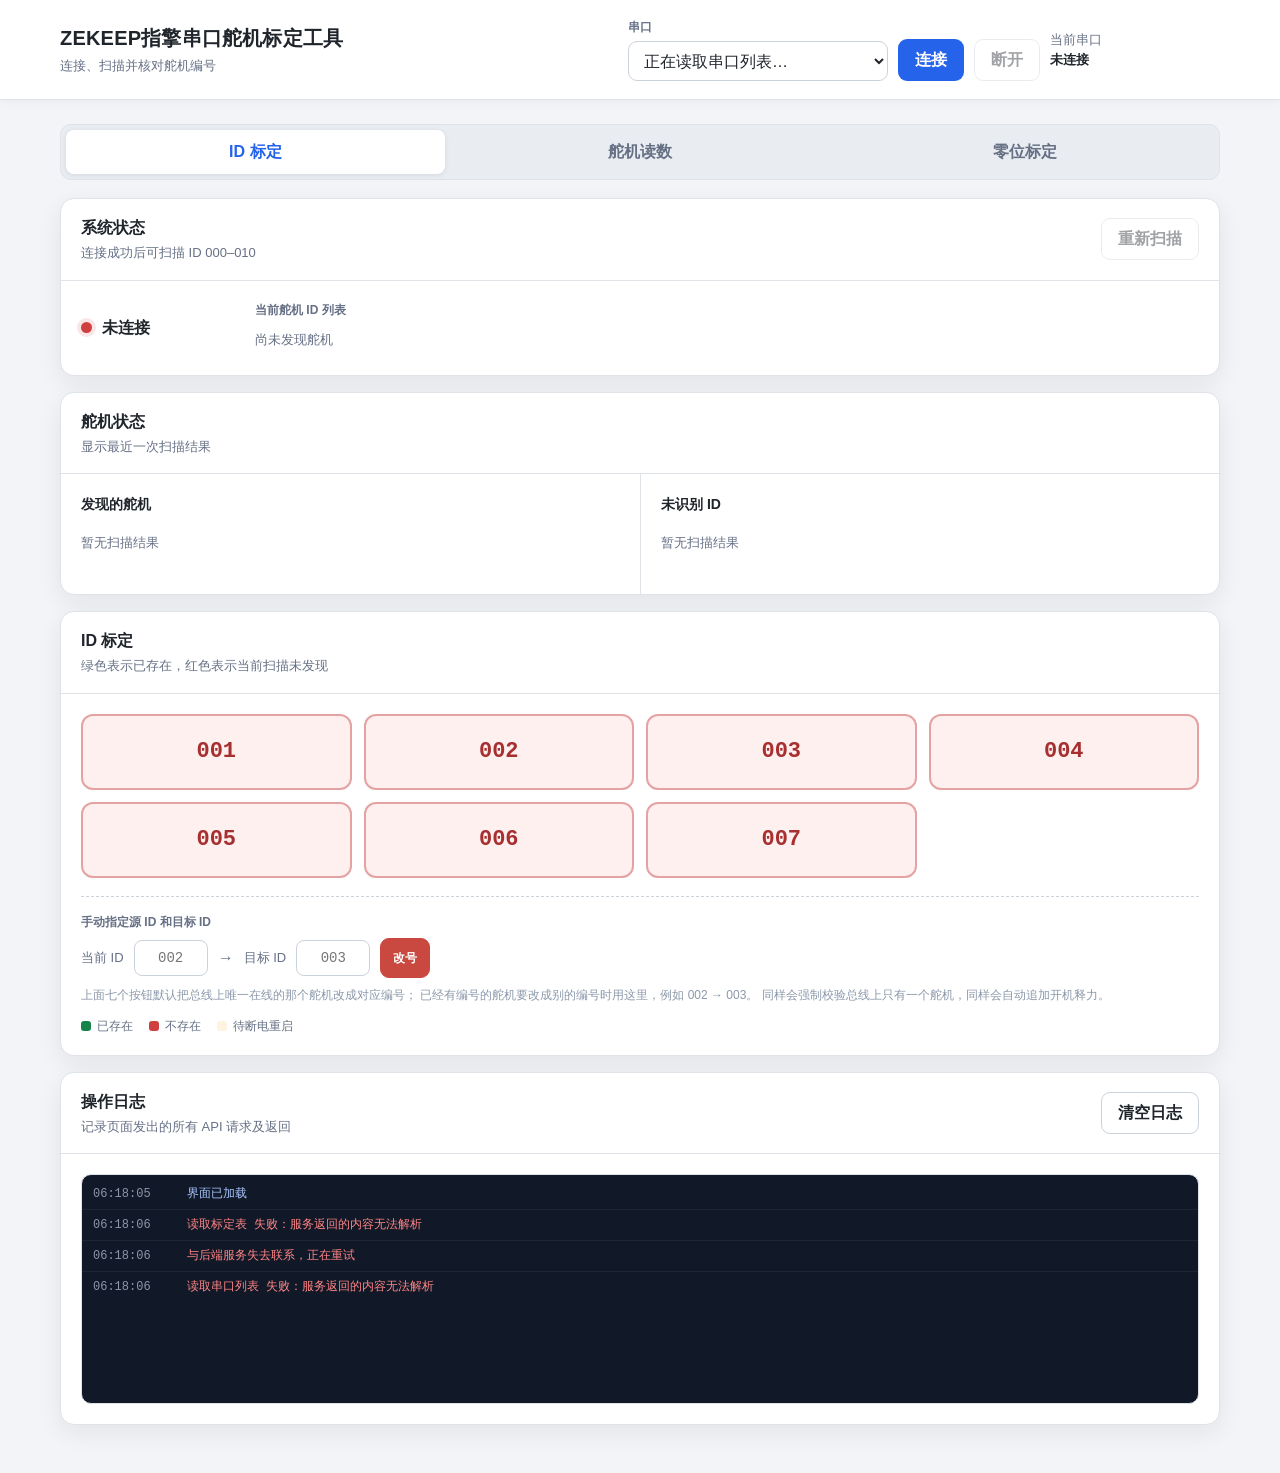
==== commit 622eb41e: "chore: publish current Zekeeparm source and bundled SDK Synchronize the current six-axis runtime sou" ====
--- a/src/zekeep_teleop/src/servo_gui/static/index.html
+++ b/src/zekeep_teleop/src/servo_gui/static/index.html
@@ -1012,7 +1012,7 @@
               <strong>持久写入，掉电不丢失。</strong>
               把该关节放在正确机械零位并持续扶稳后再执行；命令会把当前物理位置直接写成目标值，
               不需要、也不要先把舵盘手动拧到目标 PWM。写入前会连续采样三次，读数跨度超过 5 会拒绝写入。
-              标定后保持释力状态，不自动恢复扭矩。
+              标定后再次发送释力，不自动恢复扭矩；无确认回包时须人工检查释力状态。
               目标读数不是 1500 的轴没有命令可用（<span class="mono">PSCK</span> 只能映射成 1500），
               只能在「舵机读数」页手动旋转舵盘对位。
             </div>
@@ -1042,6 +1042,10 @@
       <div class="dialog-field">
         <label for="write-confirm">请手动输入确认文本 <span class="mono" id="write-expected"></span></label>
         <input type="text" id="write-confirm" autocomplete="off" spellcheck="false">
+      </div>
+      <div class="dialog-field" id="manual-release-field" hidden>
+        <label><input type="checkbox" id="manual-release-confirmed"> 我已轻转本次目标关节，确认已释力；仅在释力不回包时使用</label>
+        <p class="hint-text">不要用力扳动。此确认仅用于本次标定；标定后若无释力回包，仍须重新检查实物。</p>
       </div>
       <div class="dialog-result" id="write-result" hidden></div>
       <div class="dialog-actions">
@@ -1680,6 +1684,8 @@
 
     function openWriteDialog(descriptor) {
       state.pendingWrite = descriptor;
+      document.querySelector("#manual-release-field").hidden = descriptor.path !== "/api/calibrate_zero";
+      document.querySelector("#manual-release-confirmed").checked = false;
       elements.writeTitle.textContent = descriptor.title;
       elements.writeDescription.textContent = descriptor.description;
       elements.writeWarning.innerHTML = descriptor.warning;
@@ -1730,6 +1736,13 @@
       if (payload.ok) {
         // 成功就自动关窗；完整结果落进操作日志，关掉弹窗不会丢信息。
         const summary = descriptor.describeSuccess(payload);
+        if (payload.torque_release_acknowledged === false) {
+          showDialogResult(summary, false);
+          elements.writeExecute.disabled = true;
+          addLog(descriptor.logLine(payload), "error");
+          await descriptor.afterWrite?.(payload);
+          return;
+        }
         console.debug("[servo-gui] 写入完成", descriptor.title, summary);
         addLog(descriptor.logLine ? descriptor.logLine(payload) : `${descriptor.title} 完成`, "success");
         elements.writeDialog.close();
@@ -1837,18 +1850,23 @@
           + " 不需要先把舵盘手动拧到目标 PWM——命令会把当前位置直接定义为目标值。"
           + " 写入前连续采样三次，跨度超过 5 会拒绝；写入后以 PRAD 回读为准，"
           + " <span class=\"mono\">#OK!</span> 不作为最终验证。"
-          + " <strong>执行时扶住关节</strong>——PSCK 改的是坐标原点，舵机可能朝新坐标下的旧目标运动；"
-          + " 工具会在写入后立刻补发一次 <span class=\"mono\">PULK</span> 压住，但那一瞬间挡不住。",
+          + " <strong>执行时持续扶稳关节</strong>。工具先确认释力，PSCK 只发送一次，"
+          + " 随后约 350 ms 内每 10 ms 补发 PULK，保存后再次检查释力。"
+          + " 已在单独无负载的 007 上验证无可见转动；其他关节尚未实测，仍不能保证完全没有位移。",
         expected: `CALIBRATE ${formatId(id)} TO ${String(plan.target).padStart(4, "0")}`,
         path: "/api/calibrate_zero",
         commands: () => [`#${formatId(id)}${plan.command}!`],
-        body: ({ confirmText }) => ({ id, confirm_text: confirmText }),
+        body: ({ confirmText }) => ({ id, confirm_text: confirmText,
+          manual_release_confirmed: document.querySelector("#manual-release-confirmed").checked }),
         describeSuccess: (payload) => {
           return `标定成功：${payload.command} → ${payload.response}\n`
             + `标定前 ${payload.before} → 回读 ${payload.after}（目标 ${payload.target}，容差 ±${payload.tolerance}）\n`
-            + "已保持释力状态，未发送 PULR。";
+            + (payload.torque_release_acknowledged ? "标定后已收到释力确认，未发送 PULR。"
+              : "标定后释力无回包，扭矩状态未确认；请扶稳并重新检查实物，勿直接重试标定。");
         },
-        logLine: (payload) => `${formatId(id)} 零位标定完成，回读 ${payload.after}（目标 ${payload.target}）`,
+        logLine: (payload) => `${formatId(id)} 零位标定完成，回读 ${payload.after}（目标 ${payload.target}）`
+          + (payload.torque_release_acknowledged ? "；已收到释力确认"
+            : "；警告：标定后释力无回包，扭矩状态未确认，请扶稳并重新检查实物"),
         afterWrite: async (payload) => {
           const row = state.rows.zero.get(id);
           if (row && payload.after !== undefined && payload.after !== null) {
